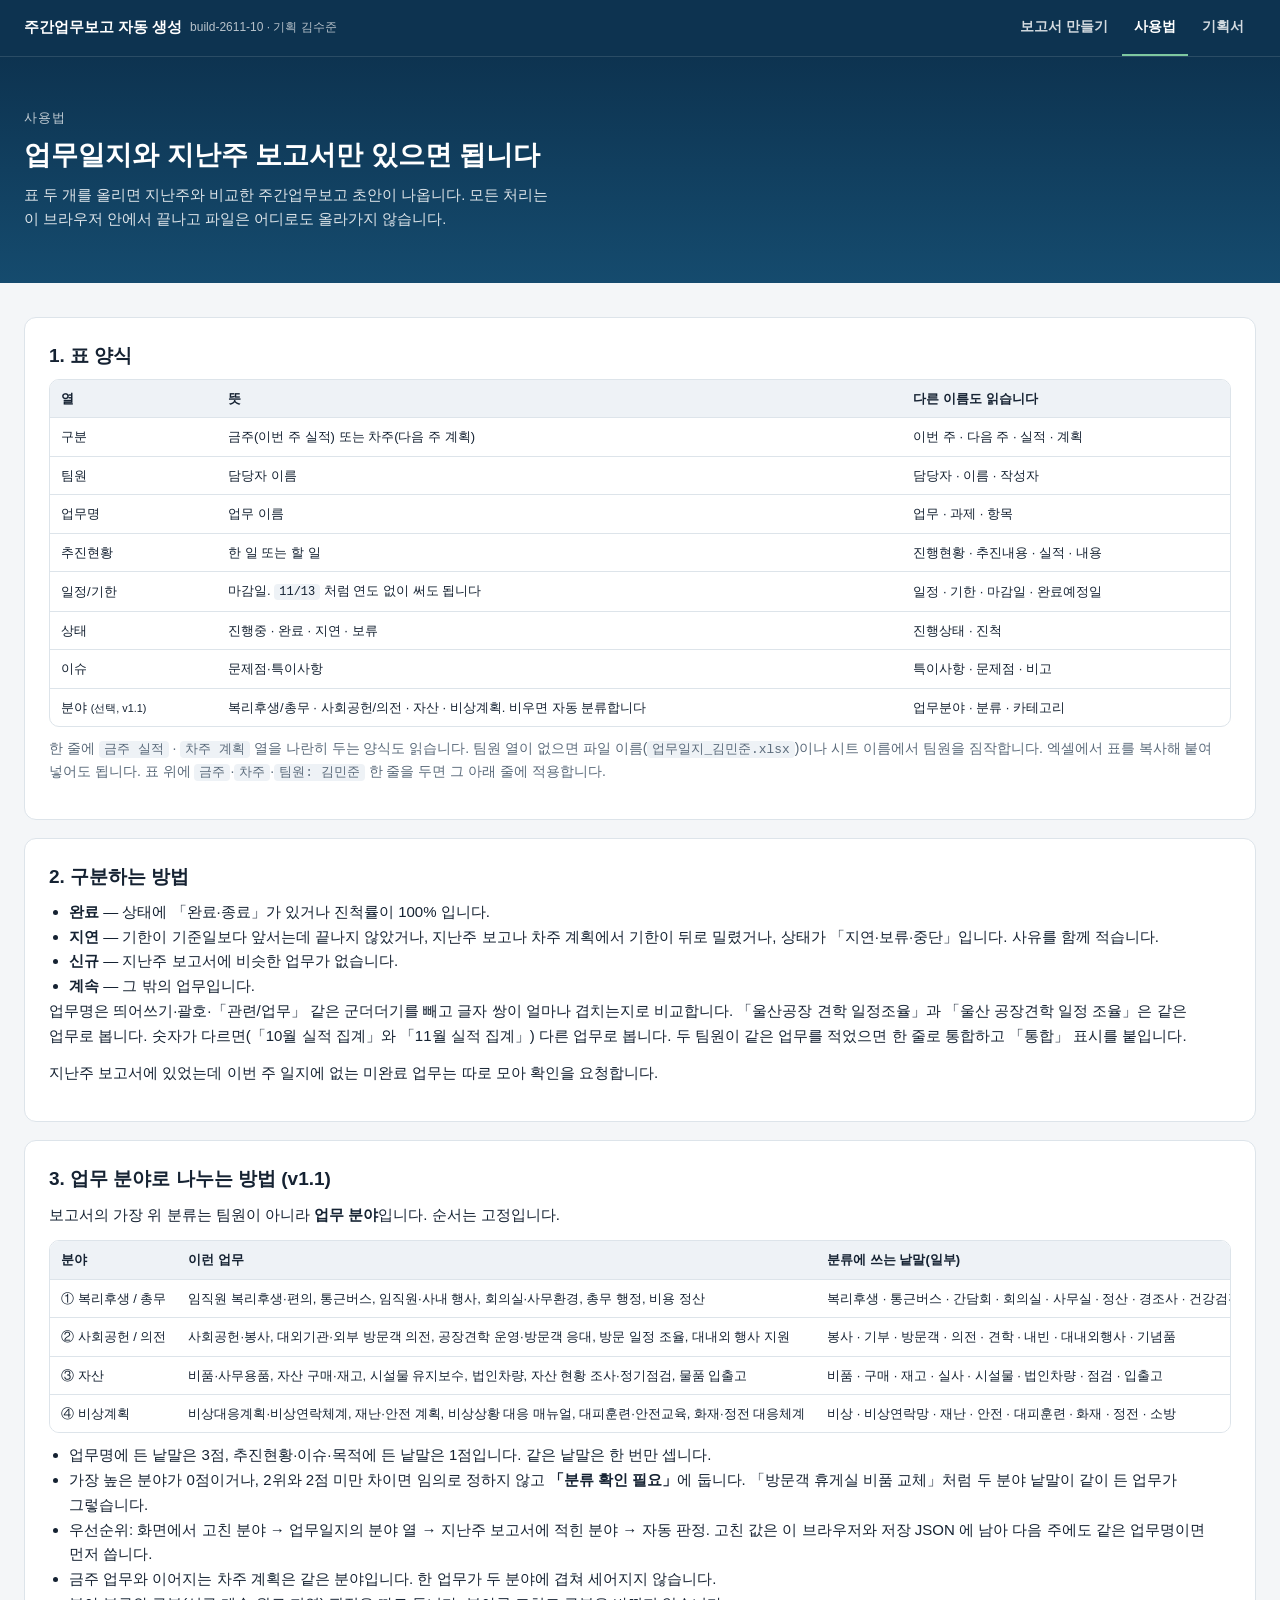
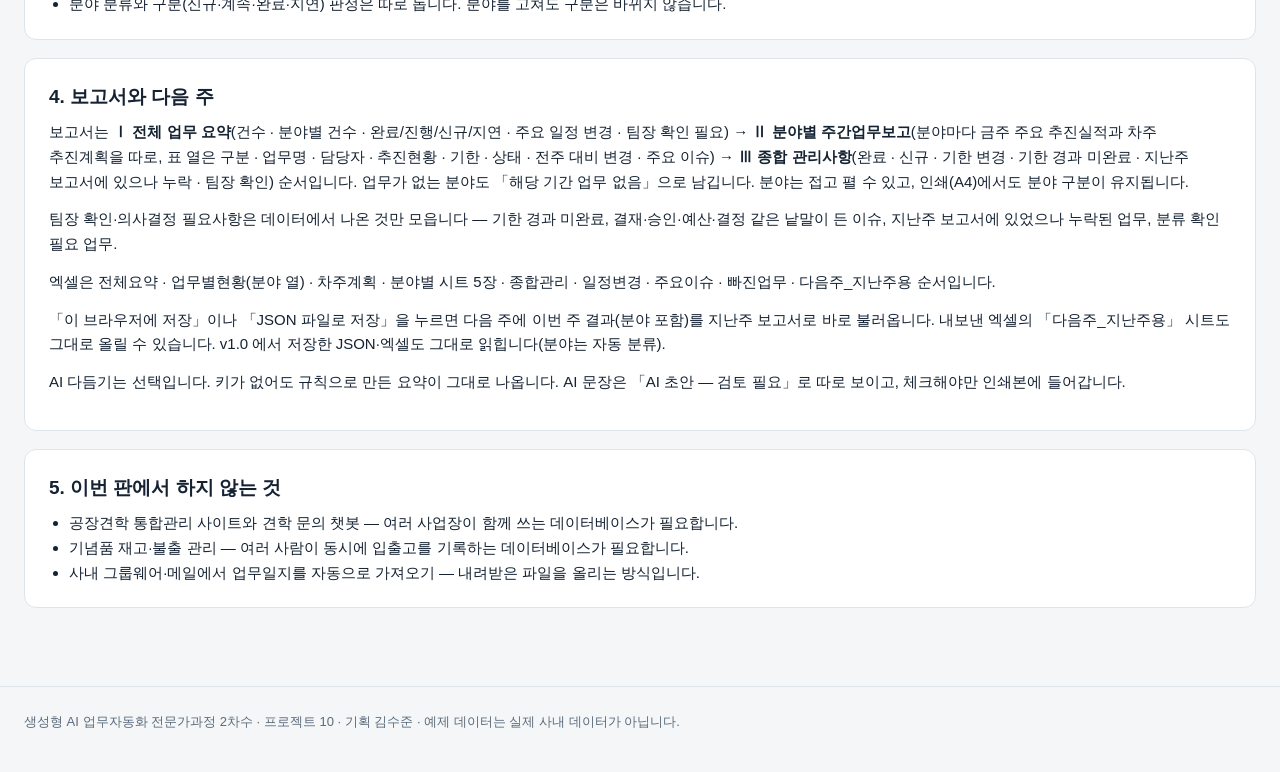
==== guide.html @ 372367b9 "build-2611-10 임시 배포 Co-Authored-By: Claude Opus 5.5 <noreply@anthropic.com>" ====
<!DOCTYPE html>
<html lang="ko">
<head>
<meta charset="UTF-8">
<meta name="viewport" content="width=device-width, initial-scale=1.0">
<title>사용법 — 주간업무보고 자동 생성</title>
<link rel="icon" href="favicon.svg" type="image/svg+xml">
<link rel="stylesheet" href="css/style.css">
<link rel="stylesheet" href="css/app.css">
</head>
<body>
<nav class="topnav" aria-label="주요 메뉴">
  <div class="topnav-inner">
    <a class="topnav-brand" href="index.html">주간업무보고 자동 생성 <small>build-2611-10 · 기획 김수준</small></a>
    <ul class="topnav-links">
      <li><a href="index.html">보고서 만들기</a></li>
      <li><a href="guide.html" class="active" aria-current="page">사용법</a></li>
      <li><a href="plan.html">기획서</a></li>
    </ul>
  </div>
</nav>
<header class="hero"><div class="wrap">
  <div class="eyebrow">사용법</div>
  <h1>업무일지와 지난주 보고서만 있으면 됩니다</h1>
  <p>표 두 개를 올리면 지난주와 비교한 주간업무보고 초안이 나옵니다. 모든 처리는 이 브라우저 안에서 끝나고 파일은 어디로도 올라가지 않습니다.</p>
</div></header>
<main><div class="wrap">
<div class="card">
  <h2 style="margin-top:0">1. 표 양식</h2>
  <div class="tablewrap"><table>
    <thead><tr><th>열</th><th>뜻</th><th>다른 이름도 읽습니다</th></tr></thead>
    <tbody>
      <tr><td>구분</td><td>금주(이번 주 실적) 또는 차주(다음 주 계획)</td><td>이번 주 · 다음 주 · 실적 · 계획</td></tr>
      <tr><td>팀원</td><td>담당자 이름</td><td>담당자 · 이름 · 작성자</td></tr>
      <tr><td>업무명</td><td>업무 이름</td><td>업무 · 과제 · 항목</td></tr>
      <tr><td>추진현황</td><td>한 일 또는 할 일</td><td>진행현황 · 추진내용 · 실적 · 내용</td></tr>
      <tr><td>일정/기한</td><td>마감일. <code>11/13</code> 처럼 연도 없이 써도 됩니다</td><td>일정 · 기한 · 마감일 · 완료예정일</td></tr>
      <tr><td>상태</td><td>진행중 · 완료 · 지연 · 보류</td><td>진행상태 · 진척</td></tr>
      <tr><td>이슈</td><td>문제점·특이사항</td><td>특이사항 · 문제점 · 비고</td></tr>
      <tr><td>분야 <small>(선택, v1.1)</small></td><td>복리후생/총무 · 사회공헌/의전 · 자산 · 비상계획. 비우면 자동 분류합니다</td><td>업무분야 · 분류 · 카테고리</td></tr>
    </tbody>
  </table></div>
  <p class="sub" style="margin-top:10px">한 줄에 <code>금주 실적</code> · <code>차주 계획</code> 열을 나란히 두는 양식도 읽습니다.
  팀원 열이 없으면 파일 이름(<code>업무일지_김민준.xlsx</code>)이나 시트 이름에서 팀원을 짐작합니다.
  엑셀에서 표를 복사해 붙여 넣어도 됩니다. 표 위에 <code>금주</code>·<code>차주</code>·<code>팀원: 김민준</code> 한 줄을 두면 그 아래 줄에 적용합니다.</p>
</div>
<div class="card">
  <h2 style="margin-top:0">2. 구분하는 방법</h2>
  <ul style="margin-left:20px">
    <li><b>완료</b> — 상태에 「완료·종료」가 있거나 진척률이 100% 입니다.</li>
    <li><b>지연</b> — 기한이 기준일보다 앞서는데 끝나지 않았거나, 지난주 보고나 차주 계획에서 기한이 뒤로 밀렸거나, 상태가 「지연·보류·중단」입니다. 사유를 함께 적습니다.</li>
    <li><b>신규</b> — 지난주 보고서에 비슷한 업무가 없습니다.</li>
    <li><b>계속</b> — 그 밖의 업무입니다.</li>
  </ul>
  <p>업무명은 띄어쓰기·괄호·「관련/업무」 같은 군더더기를 빼고 글자 쌍이 얼마나 겹치는지로 비교합니다.
  「울산공장 견학 일정조율」과 「울산 공장견학 일정 조율」은 같은 업무로 봅니다.
  숫자가 다르면(「10월 실적 집계」와 「11월 실적 집계」) 다른 업무로 봅니다.
  두 팀원이 같은 업무를 적었으면 한 줄로 통합하고 「통합」 표시를 붙입니다.</p>
  <p>지난주 보고서에 있었는데 이번 주 일지에 없는 미완료 업무는 따로 모아 확인을 요청합니다.</p>
</div>
<div class="card">
  <h2 style="margin-top:0">3. 업무 분야로 나누는 방법 (v1.1)</h2>
  <p>보고서의 가장 위 분류는 팀원이 아니라 <b>업무 분야</b>입니다. 순서는 고정입니다.</p>
  <div class="tablewrap"><table>
    <thead><tr><th>분야</th><th>이런 업무</th><th>분류에 쓰는 낱말(일부)</th></tr></thead>
    <tbody>
      <tr><td>① 복리후생 / 총무</td><td>임직원 복리후생·편의, 통근버스, 임직원·사내 행사, 회의실·사무환경, 총무 행정, 비용 정산</td><td>복리후생 · 통근버스 · 간담회 · 회의실 · 사무실 · 정산 · 경조사 · 건강검진</td></tr>
      <tr><td>② 사회공헌 / 의전</td><td>사회공헌·봉사, 대외기관·외부 방문객 의전, 공장견학 운영·방문객 응대, 방문 일정 조율, 대내외 행사 지원</td><td>봉사 · 기부 · 방문객 · 의전 · 견학 · 내빈 · 대내외행사 · 기념품</td></tr>
      <tr><td>③ 자산</td><td>비품·사무용품, 자산 구매·재고, 시설물 유지보수, 법인차량, 자산 현황 조사·정기점검, 물품 입출고</td><td>비품 · 구매 · 재고 · 실사 · 시설물 · 법인차량 · 점검 · 입출고</td></tr>
      <tr><td>④ 비상계획</td><td>비상대응계획·비상연락체계, 재난·안전 계획, 비상상황 대응 매뉴얼, 대피훈련·안전교육, 화재·정전 대응체계</td><td>비상 · 비상연락망 · 재난 · 안전 · 대피훈련 · 화재 · 정전 · 소방</td></tr>
    </tbody>
  </table></div>
  <ul style="margin:10px 0 0 20px">
    <li>업무명에 든 낱말은 3점, 추진현황·이슈·목적에 든 낱말은 1점입니다. 같은 낱말은 한 번만 셉니다.</li>
    <li>가장 높은 분야가 0점이거나, 2위와 2점 미만 차이면 임의로 정하지 않고 <b>「분류 확인 필요」</b>에 둡니다. 「방문객 휴게실 비품 교체」처럼 두 분야 낱말이 같이 든 업무가 그렇습니다.</li>
    <li>우선순위: 화면에서 고친 분야 → 업무일지의 분야 열 → 지난주 보고서에 적힌 분야 → 자동 판정. 고친 값은 이 브라우저와 저장 JSON 에 남아 다음 주에도 같은 업무명이면 먼저 씁니다.</li>
    <li>금주 업무와 이어지는 차주 계획은 같은 분야입니다. 한 업무가 두 분야에 겹쳐 세어지지 않습니다.</li>
    <li>분야 분류와 구분(신규·계속·완료·지연) 판정은 따로 돕니다. 분야를 고쳐도 구분은 바뀌지 않습니다.</li>
  </ul>
</div>
<div class="card">
  <h2 style="margin-top:0">4. 보고서와 다음 주</h2>
  <p>보고서는 <b>Ⅰ 전체 업무 요약</b>(건수 · 분야별 건수 · 완료/진행/신규/지연 · 주요 일정 변경 · 팀장 확인 필요) →
  <b>Ⅱ 분야별 주간업무보고</b>(분야마다 금주 주요 추진실적과 차주 추진계획을 따로, 표 열은 구분 · 업무명 · 담당자 · 추진현황 · 기한 · 상태 · 전주 대비 변경 · 주요 이슈) →
  <b>Ⅲ 종합 관리사항</b>(완료 · 신규 · 기한 변경 · 기한 경과 미완료 · 지난주 보고서에 있으나 누락 · 팀장 확인) 순서입니다.
  업무가 없는 분야도 「해당 기간 업무 없음」으로 남깁니다. 분야는 접고 펼 수 있고, 인쇄(A4)에서도 분야 구분이 유지됩니다.</p>
  <p>팀장 확인·의사결정 필요사항은 데이터에서 나온 것만 모읍니다 — 기한 경과 미완료, 결재·승인·예산·결정 같은 낱말이 든 이슈, 지난주 보고서에 있었으나 누락된 업무, 분류 확인 필요 업무.</p>
  <p>엑셀은 전체요약 · 업무별현황(분야 열) · 차주계획 · 분야별 시트 5장 · 종합관리 · 일정변경 · 주요이슈 · 빠진업무 · 다음주_지난주용 순서입니다.</p>
  <p>「이 브라우저에 저장」이나 「JSON 파일로 저장」을 누르면 다음 주에 이번 주 결과(분야 포함)를 지난주 보고서로 바로 불러옵니다.
  내보낸 엑셀의 「다음주_지난주용」 시트도 그대로 올릴 수 있습니다. v1.0 에서 저장한 JSON·엑셀도 그대로 읽힙니다(분야는 자동 분류).</p>
  <p>AI 다듬기는 선택입니다. 키가 없어도 규칙으로 만든 요약이 그대로 나옵니다.
  AI 문장은 「AI 초안 — 검토 필요」로 따로 보이고, 체크해야만 인쇄본에 들어갑니다.</p>
</div>
<div class="card">
  <h2 style="margin-top:0">5. 이번 판에서 하지 않는 것</h2>
  <ul style="margin-left:20px">
    <li>공장견학 통합관리 사이트와 견학 문의 챗봇 — 여러 사업장이 함께 쓰는 데이터베이스가 필요합니다.</li>
    <li>기념품 재고·불출 관리 — 여러 사람이 동시에 입출고를 기록하는 데이터베이스가 필요합니다.</li>
    <li>사내 그룹웨어·메일에서 업무일지를 자동으로 가져오기 — 내려받은 파일을 올리는 방식입니다.</li>
  </ul>
</div>
</div></main>
<footer><div class="wrap">생성형 AI 업무자동화 전문가과정 2차수 · 프로젝트 10 · 기획 김수준 · 예제 데이터는 실제 사내 데이터가 아닙니다.</div></footer>
</body>
</html>
---- css/style.css ----
:root{
  --bg:#f4f6f8; --card:#fff; --ink:#152232; --sub:#5b6b7b; --line:#dde4ea;
  --brand:#154b6e; --brand-deep:#0d3350; --accent:#0b6e99;
  --ok:#0a6045; --warn:#7a4f00; --danger:#c8341f;
  --wrap:1320px; --pad:24px;
}
@media (max-width:640px){ :root{ --pad:16px; } }
*{box-sizing:border-box; margin:0; padding:0;}
html,body{background:var(--bg); color:var(--ink);
  font-family:"Pretendard","Apple SD Gothic Neo","Malgun Gothic",sans-serif;}
body{font-size:15px; line-height:1.65; word-break:keep-all; overflow-wrap:break-word;}

/* 상단 바는 고정 — 표를 아래로 훑는 동안에도 조작부가 보여야 한다.
   sticky 가 아니라 fixed 다: 조상에 overflow 가 걸리면 sticky 는 조용히 죽는다. */
.topnav{position:fixed; top:0; left:0; right:0; z-index:40;
  background:var(--brand-deep); border-bottom:1px solid rgba(255,255,255,.12);}
.topnav-inner{display:flex; align-items:center; justify-content:space-between;
  gap:20px; max-width:var(--wrap); margin:0 auto; padding:0 var(--pad); min-height:56px;}
.topnav-brand{display:flex; align-items:center; min-height:56px; color:#fff;
  font-weight:750; font-size:14.5px; text-decoration:none; white-space:nowrap;}
.topnav-brand small{font-weight:400; opacity:.7; font-size:12px; margin-left:8px;}
.topnav-links{display:flex; align-items:center; gap:2px; list-style:none; margin:0; padding:0;
  overflow-x:auto; scrollbar-width:none;}
.topnav-links::-webkit-scrollbar{display:none;}
.topnav-links a{display:flex; align-items:center; min-height:56px; padding:0 12px;
  color:rgba(255,255,255,.82); text-decoration:none; font-size:13.5px; font-weight:600;
  white-space:nowrap; border-bottom:2px solid transparent;}
.topnav-links a:hover{color:#fff;}
.topnav-links a.active{color:#fff; border-bottom-color:#7ec8a0;}
@media (max-width:860px){
  .topnav-inner{gap:10px; padding:0 14px; min-height:52px;}
  .topnav-brand{min-height:52px; font-size:13.5px;} .topnav-brand small{display:none;}
  .topnav-links a{min-height:52px; padding:0 9px; font-size:13px;}
}

.hero{background:linear-gradient(180deg,var(--brand-deep),var(--brand)); color:#fff;
  padding:52px 0 38px; margin-top:56px;}
@media (max-width:860px){ .hero{margin-top:52px; padding:38px 0 28px;} }
.hero .eyebrow{font-size:12.5px; letter-spacing:.08em; opacity:.75; margin-bottom:9px;}
.hero h1{font-size:27px; line-height:1.3; font-weight:750; margin-bottom:11px;}
.hero p{max-width:66ch; color:rgba(255,255,255,.86); font-size:14.5px;}
main{padding:34px 0 60px;}
.wrap{max-width:var(--wrap); margin:0 auto; padding:0 var(--pad);}

h2{font-size:19px; font-weight:700; margin:32px 0 8px;}
main > .wrap > :first-child{margin-top:0;}
p{margin:0 0 13px;} .sub{color:var(--sub); font-size:14px;}
code{font-family:ui-monospace,SFMono-Regular,Menlo,monospace; font-size:.92em;
  background:#eef2f6; border-radius:4px; padding:1px 5px;}

.card{background:var(--card); border:1px solid var(--line); border-radius:12px;
  padding:22px 24px; margin-bottom:18px;}
.drop{display:block; border:2px dashed #93a7bd; border-radius:12px; background:#fbfdff;
  padding:30px 20px; text-align:center; cursor:pointer; transition:border-color .15s,background .15s;}
.drop:hover,.drop.over{border-color:var(--accent); background:#f0f8fc;}
.drop b{display:block; font-size:15.5px; margin-bottom:5px;}
.drop span{color:var(--sub); font-size:13.5px;}
input[type=file]{display:none;}

.btn{display:inline-flex; align-items:center; justify-content:center; gap:6px;
  min-height:42px; padding:0 18px; border-radius:9px; border:1px solid var(--line);
  background:#fff; color:var(--ink); font-size:14px; font-weight:650; cursor:pointer;}
.btn:hover{border-color:#9fb2c4;}
.btn.primary{background:var(--brand); border-color:var(--brand); color:#fff;}
.btn.primary:hover{background:var(--brand-deep);}
.btn.green{background:var(--ok); border-color:var(--ok); color:#fff;}
.btn:disabled{opacity:.45; cursor:not-allowed;}
.btnrow{display:flex; flex-wrap:wrap; gap:8px; margin-top:14px;}

.note{border-left:4px solid var(--accent); background:#eef6fa; color:#0b3a4f;
  padding:13px 15px; border-radius:8px; font-size:14px; margin:14px 0;}
.warn{border-left:4px solid var(--danger); background:#fdeae7; color:#7a1a0c;
  padding:13px 15px; border-radius:8px; font-size:14px; margin:14px 0;}
.ok{border-left:4px solid var(--ok); background:#e9f6f0; color:#08422a;
  padding:13px 15px; border-radius:8px; font-size:14px; margin:14px 0;}

.tablewrap{overflow-x:auto; border:1px solid var(--line); border-radius:10px; background:#fff; max-height:70vh;}
table{border-collapse:collapse; width:100%; font-size:13px;}
th,td{border-bottom:1px solid var(--line); padding:8px 11px; text-align:left; white-space:nowrap;}
th{background:#eef2f6; font-weight:700; position:sticky; top:0; z-index:1;}
tr:last-child td{border-bottom:0;}
td.num{text-align:right; font-variant-numeric:tabular-nums;}
td.mono{font-family:ui-monospace,SFMono-Regular,Menlo,monospace;}
tr.flag td{background:#fdf3f1;}
/* 계산으로 채운 값은 문서에 적혀 있던 값과 **신뢰도가 다르다.**
   같은 모양으로 두면 사람이 구분하지 못한 채 그대로 믿게 된다. */
td .calc{display:inline-block; margin-left:5px; font-size:10.5px; font-weight:700;
  color:#0b3a4f; background:#dceaf3; border-radius:4px; padding:1px 5px; vertical-align:middle;}
.rev{color:var(--danger); font-weight:650; white-space:normal; min-width:240px;}

.filelist{margin:13px 0 0; padding:0; list-style:none; font-size:13.5px;}
.filelist li{padding:6px 0; border-bottom:1px solid var(--line); color:var(--sub);
  display:flex; justify-content:space-between; gap:10px;}
.filelist li:last-child{border-bottom:0;}
.stats{display:flex; flex-wrap:wrap; gap:10px; margin:14px 0 0;}
.stat{background:#eef2f6; border-radius:9px; padding:9px 14px; font-size:13.5px;}
.stat b{font-size:17px; display:block; font-variant-numeric:tabular-nums;}
footer{border-top:1px solid var(--line); padding:24px 0 40px; color:var(--sub); font-size:13px;}
---- css/app.css ----
/* 이 앱 전용 — 공통 style.css 뒤에 읽는다 */
[hidden]{display:none !important;}
h3{font-size:16px; font-weight:700; margin:24px 0 8px;}
h3 small{font-weight:400; color:var(--sub); font-size:12.5px;}
.pane h3{margin-top:4px;}
.two{display:grid; grid-template-columns:repeat(auto-fit,minmax(min(100%,340px),1fr)); gap:18px; margin-top:8px;}
.grid2{display:grid; grid-template-columns:repeat(auto-fit,minmax(min(100%,380px),1fr)); gap:0 22px;}
.pane{min-width:0;}
textarea{width:100%; margin-top:10px; font:inherit; font-size:13px; padding:9px 10px; border:1px solid var(--line);
  border-radius:9px; background:#fff; resize:vertical; font-family:ui-monospace,SFMono-Regular,Menlo,monospace;}
.ctrl{display:flex; flex-wrap:wrap; align-items:center; gap:10px 14px; margin:6px 0 12px; font-size:14px;}
.ctrl input,.ctrl select,.form input,.form select{font:inherit; font-size:14px; padding:6px 8px; border:1px solid var(--line); border-radius:7px; background:#fff; max-width:100%;}
.filelist li .x{border:0; background:none; color:var(--danger); cursor:pointer; font-size:12.5px; text-decoration:underline; flex:none;}
.filelist li span{min-width:0;}

/* 구분 — 색만으로 구분하지 않도록 글자를 함께 쓴다 */
.cat{display:inline-block; font-size:12px; font-weight:700; border-radius:5px; padding:1px 8px; white-space:nowrap;}
.cat-delayed{background:#fbe1dc; color:#8a1d10;} .cat-new{background:#dcecf6; color:#0b3a4f;}
.cat-ongoing{background:#eef2f6; color:#33475b;} .cat-done{background:#dff1e7; color:#08422a;}
.chip{display:inline-flex; align-items:center; gap:6px; border:1px solid var(--line); background:#fff; border-radius:999px;
  padding:4px 12px; font-size:13px; cursor:pointer; font-weight:600; color:var(--ink);}
.chip.on{border-color:var(--brand); background:#e6eef4;}
.calc-b,td .calc{display:inline-block; font-size:10.5px; font-weight:700; color:#0b3a4f; background:#dceaf3; border-radius:4px; padding:1px 5px; vertical-align:middle;}
td .calc{margin-left:5px;}
td.wrap{white-space:normal; min-width:200px; max-width:420px;}
td .why{display:block; color:var(--danger); font-size:12.5px; margin-top:3px;}
td .was{display:block; color:var(--sub); font-size:12px; margin-top:3px;}
td .iss{display:block; color:#7a4f00; font-size:12.5px; margin-top:3px;}
.mini{list-style:none; margin:0; padding:0; font-size:14px;}
.mini li{padding:7px 0; border-bottom:1px solid var(--line);}
.mini li:last-child{border-bottom:0;}
.mini small{color:var(--sub);}
.stat.s-delayed{background:#fbe1dc;} .stat.s-new{background:#dcecf6;} .stat.s-done{background:#dff1e7;}

.draftbox{border:1px solid var(--line); border-radius:10px; padding:16px 18px; background:#fbfdff;}
.draftbox h4{font-size:15px; margin:0 0 8px;}
.draftbox ul{margin:0 0 0 18px;}
.draftbox li{margin:4px 0;}
.ai{margin:16px 0; border:1px solid #d9cdf0; border-radius:10px; padding:12px 16px; background:#faf7ff;}
.ai summary{cursor:pointer; font-weight:700; color:#4a2e86;}
.ai .sub{margin-top:8px;}
.ai-draft{border-left:4px solid #7a5bb8; background:#f3edfc; border-radius:8px; padding:12px 14px; margin-top:12px; font-size:14px;}
.ai-draft .tag{display:inline-block; font-size:11.5px; font-weight:700; background:#7a5bb8; color:#fff; border-radius:4px; padding:1px 7px; margin-bottom:6px;}
.ai-draft ul{margin:4px 0 0 18px;}
.form{display:grid; grid-template-columns:repeat(auto-fill,minmax(min(100%,220px),1fr)); gap:10px 12px; align-items:end; margin:12px 0;}
.form label{display:flex; flex-direction:column; gap:4px; font-size:13px; color:var(--sub);}
.form label.chk{flex-direction:row; align-items:center; gap:6px;}
.form label.wide{grid-column:1/-1;}
.stat.s-unsure{background:#fbe1dc;}
.btn.small{min-height:32px; padding:0 12px; font-size:13px;}

/* ---------- 팀장 보고서 (v1.1) — 공식 업무보고서에 어울리는 차분한 모양 ---------- */
.report .rep-head{margin:18px 0 4px; padding:10px 14px; border:1px solid var(--line); border-left:4px solid var(--brand); background:#fbfdff; border-radius:8px;}
.report .rep-head h3{margin:0; font-size:16px;}
.report h3.rep-h{font-size:17px; margin:26px 0 8px; padding-bottom:6px; border-bottom:2px solid var(--brand); color:var(--brand-deep);}
.report h4{font-size:14px; font-weight:700; margin:12px 0 6px;}
.sumgrid{display:grid; grid-template-columns:repeat(auto-fit,minmax(min(100%,130px),1fr)); gap:8px; margin:6px 0 12px;}
.sum{border:1px solid var(--line); border-radius:9px; padding:9px 12px; background:#f8fafc; font-size:13px; color:var(--sub);}
.sum b{display:block; font-size:20px; color:var(--ink); font-variant-numeric:tabular-nums; line-height:1.2;}
.sum small{display:block; font-size:11.5px;}
.sum.s-done{background:#e9f6f0;} .sum.s-delayed{background:#fbe1dc;} .sum.s-dec{background:#fff4df;}
table.fcount td,table.fcount th{white-space:nowrap;}
table.fcount td:not(:first-child),table.fcount th:not(:first-child){text-align:right; font-variant-numeric:tabular-nums;}
table.fcount tr.unsure td{color:#8a1d10;} table.fcount tr.empty td{color:var(--sub);}
table.fcount tr.total td{font-weight:700; background:#f4f6f8;} table.fcount td.hot{color:var(--danger); font-weight:700;}
table.fcount a{color:inherit; text-decoration:none; border-bottom:1px dotted #9fb2c4;}
.lines{margin:0 0 0 18px; font-size:14px;} .lines li{margin:3px 0;}
.ai-tag{display:inline-block; font-size:11px; font-weight:700; background:#7a5bb8; color:#fff; border-radius:4px; padding:1px 7px; vertical-align:middle;}
.boxes{margin-top:6px;} .grid3{display:grid; grid-template-columns:repeat(auto-fill,minmax(min(100%,300px),1fr)); gap:10px;}
.box{border:1px solid var(--line); border-radius:9px; padding:10px 14px; background:#fff; min-width:0; margin-bottom:10px;}
.box h4{margin:0 0 6px;}
.box.box-hot{border-color:#efc3bb; background:#fffaf9;} .box.box-dec{border-color:#ecd39b; background:#fffcf4;}
.none{color:var(--sub); font-size:13.5px; margin:4px 0 8px;}
.kind{display:inline-block; font-size:11px; font-weight:700; border-radius:4px; padding:1px 6px; margin-right:6px; background:#eef2f6; color:#33475b; vertical-align:middle;}
.kind.k-overdue{background:#fbe1dc; color:#8a1d10;} .kind.k-decision{background:#fff1cf; color:#6b4a00;} .kind.k-gone{background:#fbe1dc; color:#8a1d10;} .kind.k-unsure{background:#efe7fb; color:#4a2e86;}

details.field{border:1px solid var(--line); border-radius:10px; margin:10px 0; background:#fff; overflow:hidden;}
details.field summary{list-style:none; cursor:pointer; display:flex; flex-wrap:wrap; align-items:center; gap:6px 12px;
  padding:11px 16px; background:#eef2f6; border-left:5px solid var(--brand); font-size:15px; font-weight:700; color:var(--brand-deep);}
details.field summary::-webkit-details-marker{display:none;}
details.field .fno{font-variant-numeric:tabular-nums;} details.field .fname{flex:1 1 auto; min-width:0;}
details.field .fcounts{font-size:13px; font-weight:500; color:var(--sub);} details.field .fcounts b{color:var(--ink);} details.field .fcounts b.hot{color:var(--danger);}
details.field .tog{width:10px; height:10px; border-right:2px solid var(--brand-deep); border-bottom:2px solid var(--brand-deep); transform:rotate(45deg); margin:0 4px 4px 0; transition:transform .15s;}
details.field[open] .tog{transform:rotate(-135deg); margin:4px 4px 0 0;}
details.field.unsure summary{border-left-color:var(--danger); background:#fdf0ee; color:#7a1a0c;}
details.field.empty summary{color:var(--sub); border-left-color:#9fb2c4;}
details.field .fbody{padding:6px 16px 14px;}
h4.wk{display:inline-block; font-size:13.5px; margin:12px 0 6px; padding:3px 11px; border-radius:6px; border-left:4px solid;}
h4.wk small{font-weight:400; color:var(--sub); margin-left:6px;}
.wk-this{background:#eef2f6; border-color:var(--brand); color:var(--brand-deep);} .wk-next{background:#e9f1ea; border-color:#2f7d4f; color:#1f5a38;}
.wk-b{display:inline-block; font-size:12px; font-weight:700; padding:1px 8px; border-radius:5px; border-left:3px solid;}
table.ft{font-size:13px;} table.ft th{font-size:12.5px;}
table.ft-next tbody{background:#fbfdfb;}
table.ft tr.c-delayed td{background:#fff6f4;} table.ft tr.overdue td.due{color:var(--danger); font-weight:700;}
table.ft tr.overdue td:first-child{box-shadow:inset 4px 0 0 var(--danger);}
table.ft tr.soon td.due{font-weight:700;}
td.overdue{color:var(--danger); font-weight:700;}
td.delta{max-width:260px; font-size:12.5px; color:var(--sub);}
.fsel-row{margin-top:5px;} .fsel{font:inherit; font-size:12px; padding:2px 4px; border:1px solid var(--line); border-radius:6px; background:#fff; color:var(--sub); max-width:100%;}
.fsel:focus{outline:2px solid var(--accent); color:var(--ink);}
.fb{display:inline-block; font-size:12px; font-weight:700; border-radius:5px; padding:1px 7px; white-space:nowrap; background:#eef2f6; color:#33475b;}
.fb-welfare{background:#e3ecf5; color:#1e3f5e;} .fb-social{background:#e6f0e8; color:#1f5a38;} .fb-asset{background:#f1ecdf; color:#5b4600;} .fb-emergency{background:#f7e3e0; color:#7a1a0c;}
.fb-unsure{background:#efe7fb; color:#4a2e86; border:1px dashed #b39ddb;}
td.fcell .calc{display:block; margin:3px 0 0;}
@media (max-width:640px){ .card{padding:18px 16px;} .drop{padding:22px 14px;} details.field summary{padding:10px 12px; font-size:14px;} details.field .fbody{padding:4px 10px 12px;} }
@media print{ .topnav,.hero,footer,#s-data,#s-out,.btnrow,.ctrl{display:none !important;} .card{border:0; padding:0;} details.field{break-inside:auto;} }
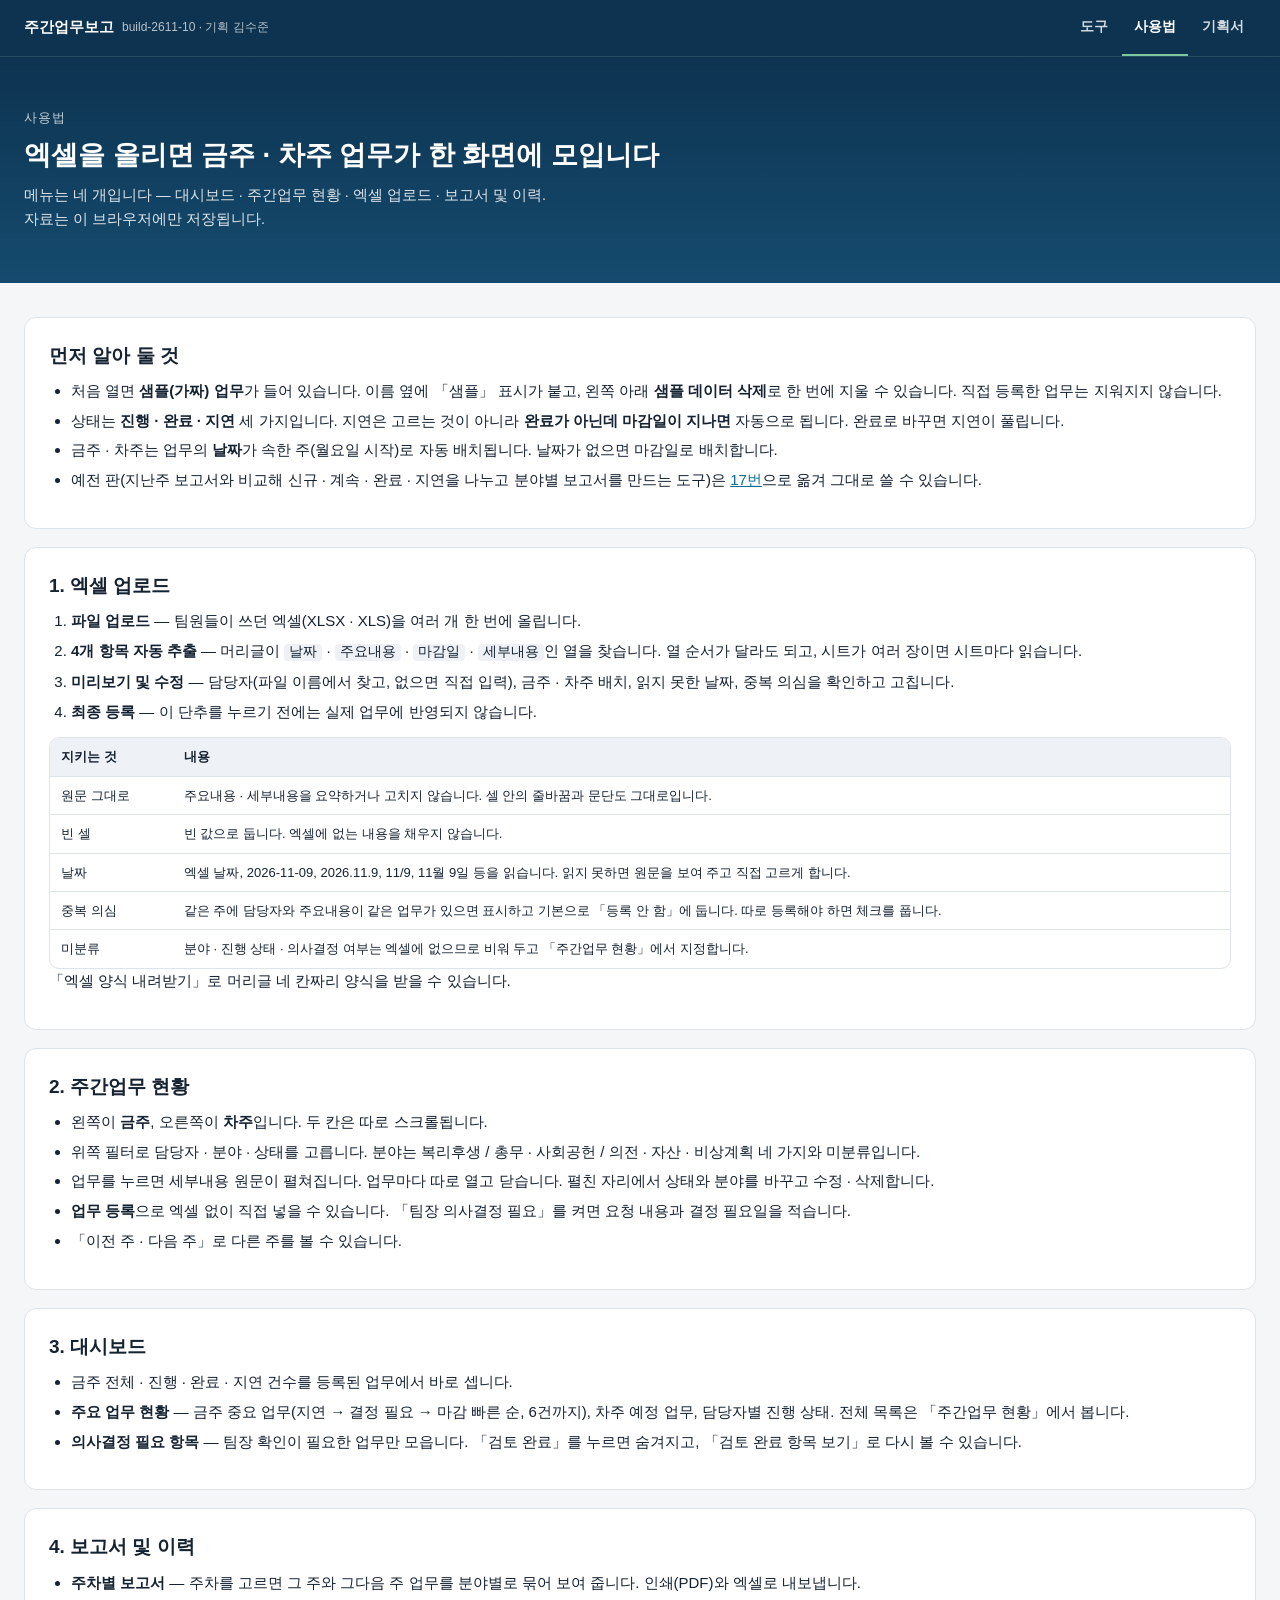
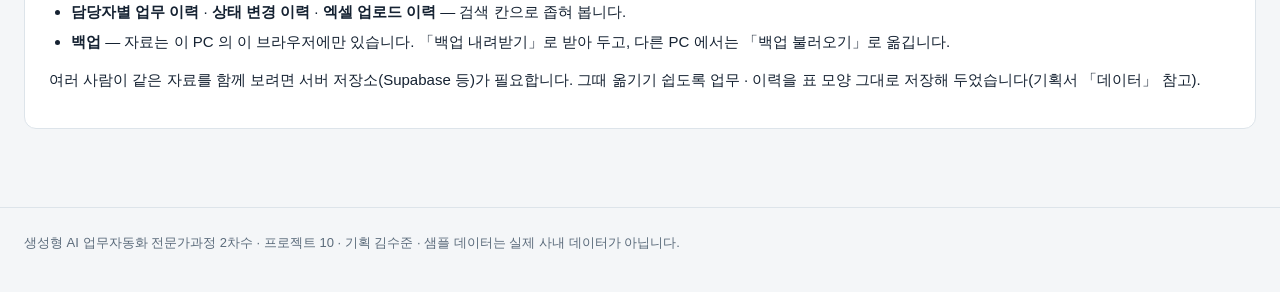
==== commit c4004e18: "v2.0: 심플형 주간업무보고(메뉴 4개) — v1.1 은 build-2611-17 로 옮김 Co-Authored-By: Claude Fable 5.2 <noreply@anthro" ====
--- a/guide.html
+++ b/guide.html
@@ -3,7 +3,7 @@
 <head>
 <meta charset="UTF-8">
 <meta name="viewport" content="width=device-width, initial-scale=1.0">
-<title>사용법 — 주간업무보고 자동 생성</title>
+<title>사용법 — 주간업무보고</title>
 <link rel="icon" href="favicon.svg" type="image/svg+xml">
 <link rel="stylesheet" href="css/style.css">
 <link rel="stylesheet" href="css/app.css">
@@ -11,9 +11,9 @@
 <body>
 <nav class="topnav" aria-label="주요 메뉴">
   <div class="topnav-inner">
-    <a class="topnav-brand" href="index.html">주간업무보고 자동 생성 <small>build-2611-10 · 기획 김수준</small></a>
+    <a class="topnav-brand" href="index.html">주간업무보고 <small>build-2611-10 · 기획 김수준</small></a>
     <ul class="topnav-links">
-      <li><a href="index.html">보고서 만들기</a></li>
+      <li><a href="index.html">도구</a></li>
       <li><a href="guide.html" class="active" aria-current="page">사용법</a></li>
       <li><a href="plan.html">기획서</a></li>
     </ul>
@@ -21,85 +21,72 @@
 </nav>
 <header class="hero"><div class="wrap">
   <div class="eyebrow">사용법</div>
-  <h1>업무일지와 지난주 보고서만 있으면 됩니다</h1>
-  <p>표 두 개를 올리면 지난주와 비교한 주간업무보고 초안이 나옵니다. 모든 처리는 이 브라우저 안에서 끝나고 파일은 어디로도 올라가지 않습니다.</p>
+  <h1>엑셀을 올리면 금주 · 차주 업무가 한 화면에 모입니다</h1>
+  <p>메뉴는 네 개입니다 — 대시보드 · 주간업무 현황 · 엑셀 업로드 · 보고서 및 이력. 자료는 이 브라우저에만 저장됩니다.</p>
 </div></header>
-<main><div class="wrap">
+<main><div class="wrap doc">
+
 <div class="card">
-  <h2 style="margin-top:0">1. 표 양식</h2>
-  <div class="tablewrap"><table>
-    <thead><tr><th>열</th><th>뜻</th><th>다른 이름도 읽습니다</th></tr></thead>
-    <tbody>
-      <tr><td>구분</td><td>금주(이번 주 실적) 또는 차주(다음 주 계획)</td><td>이번 주 · 다음 주 · 실적 · 계획</td></tr>
-      <tr><td>팀원</td><td>담당자 이름</td><td>담당자 · 이름 · 작성자</td></tr>
-      <tr><td>업무명</td><td>업무 이름</td><td>업무 · 과제 · 항목</td></tr>
-      <tr><td>추진현황</td><td>한 일 또는 할 일</td><td>진행현황 · 추진내용 · 실적 · 내용</td></tr>
-      <tr><td>일정/기한</td><td>마감일. <code>11/13</code> 처럼 연도 없이 써도 됩니다</td><td>일정 · 기한 · 마감일 · 완료예정일</td></tr>
-      <tr><td>상태</td><td>진행중 · 완료 · 지연 · 보류</td><td>진행상태 · 진척</td></tr>
-      <tr><td>이슈</td><td>문제점·특이사항</td><td>특이사항 · 문제점 · 비고</td></tr>
-      <tr><td>분야 <small>(선택, v1.1)</small></td><td>복리후생/총무 · 사회공헌/의전 · 자산 · 비상계획. 비우면 자동 분류합니다</td><td>업무분야 · 분류 · 카테고리</td></tr>
-    </tbody>
-  </table></div>
-  <p class="sub" style="margin-top:10px">한 줄에 <code>금주 실적</code> · <code>차주 계획</code> 열을 나란히 두는 양식도 읽습니다.
-  팀원 열이 없으면 파일 이름(<code>업무일지_김민준.xlsx</code>)이나 시트 이름에서 팀원을 짐작합니다.
-  엑셀에서 표를 복사해 붙여 넣어도 됩니다. 표 위에 <code>금주</code>·<code>차주</code>·<code>팀원: 김민준</code> 한 줄을 두면 그 아래 줄에 적용합니다.</p>
-</div>
-<div class="card">
-  <h2 style="margin-top:0">2. 구분하는 방법</h2>
-  <ul style="margin-left:20px">
-    <li><b>완료</b> — 상태에 「완료·종료」가 있거나 진척률이 100% 입니다.</li>
-    <li><b>지연</b> — 기한이 기준일보다 앞서는데 끝나지 않았거나, 지난주 보고나 차주 계획에서 기한이 뒤로 밀렸거나, 상태가 「지연·보류·중단」입니다. 사유를 함께 적습니다.</li>
-    <li><b>신규</b> — 지난주 보고서에 비슷한 업무가 없습니다.</li>
-    <li><b>계속</b> — 그 밖의 업무입니다.</li>
-  </ul>
-  <p>업무명은 띄어쓰기·괄호·「관련/업무」 같은 군더더기를 빼고 글자 쌍이 얼마나 겹치는지로 비교합니다.
-  「울산공장 견학 일정조율」과 「울산 공장견학 일정 조율」은 같은 업무로 봅니다.
-  숫자가 다르면(「10월 실적 집계」와 「11월 실적 집계」) 다른 업무로 봅니다.
-  두 팀원이 같은 업무를 적었으면 한 줄로 통합하고 「통합」 표시를 붙입니다.</p>
-  <p>지난주 보고서에 있었는데 이번 주 일지에 없는 미완료 업무는 따로 모아 확인을 요청합니다.</p>
-</div>
-<div class="card">
-  <h2 style="margin-top:0">3. 업무 분야로 나누는 방법 (v1.1)</h2>
-  <p>보고서의 가장 위 분류는 팀원이 아니라 <b>업무 분야</b>입니다. 순서는 고정입니다.</p>
-  <div class="tablewrap"><table>
-    <thead><tr><th>분야</th><th>이런 업무</th><th>분류에 쓰는 낱말(일부)</th></tr></thead>
-    <tbody>
-      <tr><td>① 복리후생 / 총무</td><td>임직원 복리후생·편의, 통근버스, 임직원·사내 행사, 회의실·사무환경, 총무 행정, 비용 정산</td><td>복리후생 · 통근버스 · 간담회 · 회의실 · 사무실 · 정산 · 경조사 · 건강검진</td></tr>
-      <tr><td>② 사회공헌 / 의전</td><td>사회공헌·봉사, 대외기관·외부 방문객 의전, 공장견학 운영·방문객 응대, 방문 일정 조율, 대내외 행사 지원</td><td>봉사 · 기부 · 방문객 · 의전 · 견학 · 내빈 · 대내외행사 · 기념품</td></tr>
-      <tr><td>③ 자산</td><td>비품·사무용품, 자산 구매·재고, 시설물 유지보수, 법인차량, 자산 현황 조사·정기점검, 물품 입출고</td><td>비품 · 구매 · 재고 · 실사 · 시설물 · 법인차량 · 점검 · 입출고</td></tr>
-      <tr><td>④ 비상계획</td><td>비상대응계획·비상연락체계, 재난·안전 계획, 비상상황 대응 매뉴얼, 대피훈련·안전교육, 화재·정전 대응체계</td><td>비상 · 비상연락망 · 재난 · 안전 · 대피훈련 · 화재 · 정전 · 소방</td></tr>
-    </tbody>
-  </table></div>
-  <ul style="margin:10px 0 0 20px">
-    <li>업무명에 든 낱말은 3점, 추진현황·이슈·목적에 든 낱말은 1점입니다. 같은 낱말은 한 번만 셉니다.</li>
-    <li>가장 높은 분야가 0점이거나, 2위와 2점 미만 차이면 임의로 정하지 않고 <b>「분류 확인 필요」</b>에 둡니다. 「방문객 휴게실 비품 교체」처럼 두 분야 낱말이 같이 든 업무가 그렇습니다.</li>
-    <li>우선순위: 화면에서 고친 분야 → 업무일지의 분야 열 → 지난주 보고서에 적힌 분야 → 자동 판정. 고친 값은 이 브라우저와 저장 JSON 에 남아 다음 주에도 같은 업무명이면 먼저 씁니다.</li>
-    <li>금주 업무와 이어지는 차주 계획은 같은 분야입니다. 한 업무가 두 분야에 겹쳐 세어지지 않습니다.</li>
-    <li>분야 분류와 구분(신규·계속·완료·지연) 판정은 따로 돕니다. 분야를 고쳐도 구분은 바뀌지 않습니다.</li>
+  <h2 style="margin-top:0">먼저 알아 둘 것</h2>
+  <ul>
+    <li>처음 열면 <b>샘플(가짜) 업무</b>가 들어 있습니다. 이름 옆에 「샘플」 표시가 붙고, 왼쪽 아래 <b>샘플 데이터 삭제</b>로 한 번에 지울 수 있습니다. 직접 등록한 업무는 지워지지 않습니다.</li>
+    <li>상태는 <b>진행 · 완료 · 지연</b> 세 가지입니다. 지연은 고르는 것이 아니라 <b>완료가 아닌데 마감일이 지나면</b> 자동으로 됩니다. 완료로 바꾸면 지연이 풀립니다.</li>
+    <li>금주 · 차주는 업무의 <b>날짜</b>가 속한 주(월요일 시작)로 자동 배치됩니다. 날짜가 없으면 마감일로 배치합니다.</li>
+    <li>예전 판(지난주 보고서와 비교해 신규 · 계속 · 완료 · 지연을 나누고 분야별 보고서를 만드는 도구)은 <a href="https://build-2611-17.jobability.co.kr/">17번</a>으로 옮겨 그대로 쓸 수 있습니다.</li>
   </ul>
 </div>
+
 <div class="card">
-  <h2 style="margin-top:0">4. 보고서와 다음 주</h2>
-  <p>보고서는 <b>Ⅰ 전체 업무 요약</b>(건수 · 분야별 건수 · 완료/진행/신규/지연 · 주요 일정 변경 · 팀장 확인 필요) →
-  <b>Ⅱ 분야별 주간업무보고</b>(분야마다 금주 주요 추진실적과 차주 추진계획을 따로, 표 열은 구분 · 업무명 · 담당자 · 추진현황 · 기한 · 상태 · 전주 대비 변경 · 주요 이슈) →
-  <b>Ⅲ 종합 관리사항</b>(완료 · 신규 · 기한 변경 · 기한 경과 미완료 · 지난주 보고서에 있으나 누락 · 팀장 확인) 순서입니다.
-  업무가 없는 분야도 「해당 기간 업무 없음」으로 남깁니다. 분야는 접고 펼 수 있고, 인쇄(A4)에서도 분야 구분이 유지됩니다.</p>
-  <p>팀장 확인·의사결정 필요사항은 데이터에서 나온 것만 모읍니다 — 기한 경과 미완료, 결재·승인·예산·결정 같은 낱말이 든 이슈, 지난주 보고서에 있었으나 누락된 업무, 분류 확인 필요 업무.</p>
-  <p>엑셀은 전체요약 · 업무별현황(분야 열) · 차주계획 · 분야별 시트 5장 · 종합관리 · 일정변경 · 주요이슈 · 빠진업무 · 다음주_지난주용 순서입니다.</p>
-  <p>「이 브라우저에 저장」이나 「JSON 파일로 저장」을 누르면 다음 주에 이번 주 결과(분야 포함)를 지난주 보고서로 바로 불러옵니다.
-  내보낸 엑셀의 「다음주_지난주용」 시트도 그대로 올릴 수 있습니다. v1.0 에서 저장한 JSON·엑셀도 그대로 읽힙니다(분야는 자동 분류).</p>
-  <p>AI 다듬기는 선택입니다. 키가 없어도 규칙으로 만든 요약이 그대로 나옵니다.
-  AI 문장은 「AI 초안 — 검토 필요」로 따로 보이고, 체크해야만 인쇄본에 들어갑니다.</p>
+  <h2 style="margin-top:0">1. 엑셀 업로드</h2>
+  <ol>
+    <li><b>파일 업로드</b> — 팀원들이 쓰던 엑셀(XLSX · XLS)을 여러 개 한 번에 올립니다.</li>
+    <li><b>4개 항목 자동 추출</b> — 머리글이 <code>날짜</code> · <code>주요내용</code> · <code>마감일</code> · <code>세부내용</code>인 열을 찾습니다. 열 순서가 달라도 되고, 시트가 여러 장이면 시트마다 읽습니다.</li>
+    <li><b>미리보기 및 수정</b> — 담당자(파일 이름에서 찾고, 없으면 직접 입력), 금주 · 차주 배치, 읽지 못한 날짜, 중복 의심을 확인하고 고칩니다.</li>
+    <li><b>최종 등록</b> — 이 단추를 누르기 전에는 실제 업무에 반영되지 않습니다.</li>
+  </ol>
+  <div class="tablewrap"><table>
+    <thead><tr><th>지키는 것</th><th>내용</th></tr></thead>
+    <tbody>
+      <tr><td>원문 그대로</td><td>주요내용 · 세부내용을 요약하거나 고치지 않습니다. 셀 안의 줄바꿈과 문단도 그대로입니다.</td></tr>
+      <tr><td>빈 셀</td><td>빈 값으로 둡니다. 엑셀에 없는 내용을 채우지 않습니다.</td></tr>
+      <tr><td>날짜</td><td>엑셀 날짜, 2026-11-09, 2026.11.9, 11/9, 11월 9일 등을 읽습니다. 읽지 못하면 원문을 보여 주고 직접 고르게 합니다.</td></tr>
+      <tr><td>중복 의심</td><td>같은 주에 담당자와 주요내용이 같은 업무가 있으면 표시하고 기본으로 「등록 안 함」에 둡니다. 따로 등록해야 하면 체크를 풉니다.</td></tr>
+      <tr><td>미분류</td><td>분야 · 진행 상태 · 의사결정 여부는 엑셀에 없으므로 비워 두고 「주간업무 현황」에서 지정합니다.</td></tr>
+    </tbody></table></div>
+  <p>「엑셀 양식 내려받기」로 머리글 네 칸짜리 양식을 받을 수 있습니다.</p>
 </div>
+
 <div class="card">
-  <h2 style="margin-top:0">5. 이번 판에서 하지 않는 것</h2>
-  <ul style="margin-left:20px">
-    <li>공장견학 통합관리 사이트와 견학 문의 챗봇 — 여러 사업장이 함께 쓰는 데이터베이스가 필요합니다.</li>
-    <li>기념품 재고·불출 관리 — 여러 사람이 동시에 입출고를 기록하는 데이터베이스가 필요합니다.</li>
-    <li>사내 그룹웨어·메일에서 업무일지를 자동으로 가져오기 — 내려받은 파일을 올리는 방식입니다.</li>
+  <h2 style="margin-top:0">2. 주간업무 현황</h2>
+  <ul>
+    <li>왼쪽이 <b>금주</b>, 오른쪽이 <b>차주</b>입니다. 두 칸은 따로 스크롤됩니다.</li>
+    <li>위쪽 필터로 담당자 · 분야 · 상태를 고릅니다. 분야는 복리후생 / 총무 · 사회공헌 / 의전 · 자산 · 비상계획 네 가지와 미분류입니다.</li>
+    <li>업무를 누르면 세부내용 원문이 펼쳐집니다. 업무마다 따로 열고 닫습니다. 펼친 자리에서 상태와 분야를 바꾸고 수정 · 삭제합니다.</li>
+    <li><b>업무 등록</b>으로 엑셀 없이 직접 넣을 수 있습니다. 「팀장 의사결정 필요」를 켜면 요청 내용과 결정 필요일을 적습니다.</li>
+    <li>「이전 주 · 다음 주」로 다른 주를 볼 수 있습니다.</li>
   </ul>
 </div>
+
+<div class="card">
+  <h2 style="margin-top:0">3. 대시보드</h2>
+  <ul>
+    <li>금주 전체 · 진행 · 완료 · 지연 건수를 등록된 업무에서 바로 셉니다.</li>
+    <li><b>주요 업무 현황</b> — 금주 중요 업무(지연 → 결정 필요 → 마감 빠른 순, 6건까지), 차주 예정 업무, 담당자별 진행 상태. 전체 목록은 「주간업무 현황」에서 봅니다.</li>
+    <li><b>의사결정 필요 항목</b> — 팀장 확인이 필요한 업무만 모읍니다. 「검토 완료」를 누르면 숨겨지고, 「검토 완료 항목 보기」로 다시 볼 수 있습니다.</li>
+  </ul>
+</div>
+
+<div class="card">
+  <h2 style="margin-top:0">4. 보고서 및 이력</h2>
+  <ul>
+    <li><b>주차별 보고서</b> — 주차를 고르면 그 주와 그다음 주 업무를 분야별로 묶어 보여 줍니다. 인쇄(PDF)와 엑셀로 내보냅니다.</li>
+    <li><b>담당자별 업무 이력</b> · <b>상태 변경 이력</b> · <b>엑셀 업로드 이력</b> — 검색 칸으로 좁혀 봅니다.</li>
+    <li><b>백업</b> — 자료는 이 PC 의 이 브라우저에만 있습니다. 「백업 내려받기」로 받아 두고, 다른 PC 에서는 「백업 불러오기」로 옮깁니다.</li>
+  </ul>
+  <p>여러 사람이 같은 자료를 함께 보려면 서버 저장소(Supabase 등)가 필요합니다. 그때 옮기기 쉽도록 업무 · 이력을 표 모양 그대로 저장해 두었습니다(기획서 「데이터」 참고).</p>
+</div>
+
 </div></main>
-<footer><div class="wrap">생성형 AI 업무자동화 전문가과정 2차수 · 프로젝트 10 · 기획 김수준 · 예제 데이터는 실제 사내 데이터가 아닙니다.</div></footer>
+<footer><div class="wrap">생성형 AI 업무자동화 전문가과정 2차수 · 프로젝트 10 · 기획 김수준 · 샘플 데이터는 실제 사내 데이터가 아닙니다.</div></footer>
 </body>
 </html>
--- a/css/app.css
+++ b/css/app.css
@@ -1,106 +1,6 @@
-/* 이 앱 전용 — 공통 style.css 뒤에 읽는다 */
+/* 사용법 · 기획서 페이지용(도구 화면은 css/weekly.css) */
 [hidden]{display:none !important;}
 h3{font-size:16px; font-weight:700; margin:24px 0 8px;}
-h3 small{font-weight:400; color:var(--sub); font-size:12.5px;}
-.pane h3{margin-top:4px;}
-.two{display:grid; grid-template-columns:repeat(auto-fit,minmax(min(100%,340px),1fr)); gap:18px; margin-top:8px;}
-.grid2{display:grid; grid-template-columns:repeat(auto-fit,minmax(min(100%,380px),1fr)); gap:0 22px;}
-.pane{min-width:0;}
-textarea{width:100%; margin-top:10px; font:inherit; font-size:13px; padding:9px 10px; border:1px solid var(--line);
-  border-radius:9px; background:#fff; resize:vertical; font-family:ui-monospace,SFMono-Regular,Menlo,monospace;}
-.ctrl{display:flex; flex-wrap:wrap; align-items:center; gap:10px 14px; margin:6px 0 12px; font-size:14px;}
-.ctrl input,.ctrl select,.form input,.form select{font:inherit; font-size:14px; padding:6px 8px; border:1px solid var(--line); border-radius:7px; background:#fff; max-width:100%;}
-.filelist li .x{border:0; background:none; color:var(--danger); cursor:pointer; font-size:12.5px; text-decoration:underline; flex:none;}
-.filelist li span{min-width:0;}
-
-/* 구분 — 색만으로 구분하지 않도록 글자를 함께 쓴다 */
-.cat{display:inline-block; font-size:12px; font-weight:700; border-radius:5px; padding:1px 8px; white-space:nowrap;}
-.cat-delayed{background:#fbe1dc; color:#8a1d10;} .cat-new{background:#dcecf6; color:#0b3a4f;}
-.cat-ongoing{background:#eef2f6; color:#33475b;} .cat-done{background:#dff1e7; color:#08422a;}
-.chip{display:inline-flex; align-items:center; gap:6px; border:1px solid var(--line); background:#fff; border-radius:999px;
-  padding:4px 12px; font-size:13px; cursor:pointer; font-weight:600; color:var(--ink);}
-.chip.on{border-color:var(--brand); background:#e6eef4;}
-.calc-b,td .calc{display:inline-block; font-size:10.5px; font-weight:700; color:#0b3a4f; background:#dceaf3; border-radius:4px; padding:1px 5px; vertical-align:middle;}
-td .calc{margin-left:5px;}
-td.wrap{white-space:normal; min-width:200px; max-width:420px;}
-td .why{display:block; color:var(--danger); font-size:12.5px; margin-top:3px;}
-td .was{display:block; color:var(--sub); font-size:12px; margin-top:3px;}
-td .iss{display:block; color:#7a4f00; font-size:12.5px; margin-top:3px;}
-.mini{list-style:none; margin:0; padding:0; font-size:14px;}
-.mini li{padding:7px 0; border-bottom:1px solid var(--line);}
-.mini li:last-child{border-bottom:0;}
-.mini small{color:var(--sub);}
-.stat.s-delayed{background:#fbe1dc;} .stat.s-new{background:#dcecf6;} .stat.s-done{background:#dff1e7;}
-
-.draftbox{border:1px solid var(--line); border-radius:10px; padding:16px 18px; background:#fbfdff;}
-.draftbox h4{font-size:15px; margin:0 0 8px;}
-.draftbox ul{margin:0 0 0 18px;}
-.draftbox li{margin:4px 0;}
-.ai{margin:16px 0; border:1px solid #d9cdf0; border-radius:10px; padding:12px 16px; background:#faf7ff;}
-.ai summary{cursor:pointer; font-weight:700; color:#4a2e86;}
-.ai .sub{margin-top:8px;}
-.ai-draft{border-left:4px solid #7a5bb8; background:#f3edfc; border-radius:8px; padding:12px 14px; margin-top:12px; font-size:14px;}
-.ai-draft .tag{display:inline-block; font-size:11.5px; font-weight:700; background:#7a5bb8; color:#fff; border-radius:4px; padding:1px 7px; margin-bottom:6px;}
-.ai-draft ul{margin:4px 0 0 18px;}
-.form{display:grid; grid-template-columns:repeat(auto-fill,minmax(min(100%,220px),1fr)); gap:10px 12px; align-items:end; margin:12px 0;}
-.form label{display:flex; flex-direction:column; gap:4px; font-size:13px; color:var(--sub);}
-.form label.chk{flex-direction:row; align-items:center; gap:6px;}
-.form label.wide{grid-column:1/-1;}
-.stat.s-unsure{background:#fbe1dc;}
-.btn.small{min-height:32px; padding:0 12px; font-size:13px;}
-
-/* ---------- 팀장 보고서 (v1.1) — 공식 업무보고서에 어울리는 차분한 모양 ---------- */
-.report .rep-head{margin:18px 0 4px; padding:10px 14px; border:1px solid var(--line); border-left:4px solid var(--brand); background:#fbfdff; border-radius:8px;}
-.report .rep-head h3{margin:0; font-size:16px;}
-.report h3.rep-h{font-size:17px; margin:26px 0 8px; padding-bottom:6px; border-bottom:2px solid var(--brand); color:var(--brand-deep);}
-.report h4{font-size:14px; font-weight:700; margin:12px 0 6px;}
-.sumgrid{display:grid; grid-template-columns:repeat(auto-fit,minmax(min(100%,130px),1fr)); gap:8px; margin:6px 0 12px;}
-.sum{border:1px solid var(--line); border-radius:9px; padding:9px 12px; background:#f8fafc; font-size:13px; color:var(--sub);}
-.sum b{display:block; font-size:20px; color:var(--ink); font-variant-numeric:tabular-nums; line-height:1.2;}
-.sum small{display:block; font-size:11.5px;}
-.sum.s-done{background:#e9f6f0;} .sum.s-delayed{background:#fbe1dc;} .sum.s-dec{background:#fff4df;}
-table.fcount td,table.fcount th{white-space:nowrap;}
-table.fcount td:not(:first-child),table.fcount th:not(:first-child){text-align:right; font-variant-numeric:tabular-nums;}
-table.fcount tr.unsure td{color:#8a1d10;} table.fcount tr.empty td{color:var(--sub);}
-table.fcount tr.total td{font-weight:700; background:#f4f6f8;} table.fcount td.hot{color:var(--danger); font-weight:700;}
-table.fcount a{color:inherit; text-decoration:none; border-bottom:1px dotted #9fb2c4;}
-.lines{margin:0 0 0 18px; font-size:14px;} .lines li{margin:3px 0;}
-.ai-tag{display:inline-block; font-size:11px; font-weight:700; background:#7a5bb8; color:#fff; border-radius:4px; padding:1px 7px; vertical-align:middle;}
-.boxes{margin-top:6px;} .grid3{display:grid; grid-template-columns:repeat(auto-fill,minmax(min(100%,300px),1fr)); gap:10px;}
-.box{border:1px solid var(--line); border-radius:9px; padding:10px 14px; background:#fff; min-width:0; margin-bottom:10px;}
-.box h4{margin:0 0 6px;}
-.box.box-hot{border-color:#efc3bb; background:#fffaf9;} .box.box-dec{border-color:#ecd39b; background:#fffcf4;}
-.none{color:var(--sub); font-size:13.5px; margin:4px 0 8px;}
-.kind{display:inline-block; font-size:11px; font-weight:700; border-radius:4px; padding:1px 6px; margin-right:6px; background:#eef2f6; color:#33475b; vertical-align:middle;}
-.kind.k-overdue{background:#fbe1dc; color:#8a1d10;} .kind.k-decision{background:#fff1cf; color:#6b4a00;} .kind.k-gone{background:#fbe1dc; color:#8a1d10;} .kind.k-unsure{background:#efe7fb; color:#4a2e86;}
-
-details.field{border:1px solid var(--line); border-radius:10px; margin:10px 0; background:#fff; overflow:hidden;}
-details.field summary{list-style:none; cursor:pointer; display:flex; flex-wrap:wrap; align-items:center; gap:6px 12px;
-  padding:11px 16px; background:#eef2f6; border-left:5px solid var(--brand); font-size:15px; font-weight:700; color:var(--brand-deep);}
-details.field summary::-webkit-details-marker{display:none;}
-details.field .fno{font-variant-numeric:tabular-nums;} details.field .fname{flex:1 1 auto; min-width:0;}
-details.field .fcounts{font-size:13px; font-weight:500; color:var(--sub);} details.field .fcounts b{color:var(--ink);} details.field .fcounts b.hot{color:var(--danger);}
-details.field .tog{width:10px; height:10px; border-right:2px solid var(--brand-deep); border-bottom:2px solid var(--brand-deep); transform:rotate(45deg); margin:0 4px 4px 0; transition:transform .15s;}
-details.field[open] .tog{transform:rotate(-135deg); margin:4px 4px 0 0;}
-details.field.unsure summary{border-left-color:var(--danger); background:#fdf0ee; color:#7a1a0c;}
-details.field.empty summary{color:var(--sub); border-left-color:#9fb2c4;}
-details.field .fbody{padding:6px 16px 14px;}
-h4.wk{display:inline-block; font-size:13.5px; margin:12px 0 6px; padding:3px 11px; border-radius:6px; border-left:4px solid;}
-h4.wk small{font-weight:400; color:var(--sub); margin-left:6px;}
-.wk-this{background:#eef2f6; border-color:var(--brand); color:var(--brand-deep);} .wk-next{background:#e9f1ea; border-color:#2f7d4f; color:#1f5a38;}
-.wk-b{display:inline-block; font-size:12px; font-weight:700; padding:1px 8px; border-radius:5px; border-left:3px solid;}
-table.ft{font-size:13px;} table.ft th{font-size:12.5px;}
-table.ft-next tbody{background:#fbfdfb;}
-table.ft tr.c-delayed td{background:#fff6f4;} table.ft tr.overdue td.due{color:var(--danger); font-weight:700;}
-table.ft tr.overdue td:first-child{box-shadow:inset 4px 0 0 var(--danger);}
-table.ft tr.soon td.due{font-weight:700;}
-td.overdue{color:var(--danger); font-weight:700;}
-td.delta{max-width:260px; font-size:12.5px; color:var(--sub);}
-.fsel-row{margin-top:5px;} .fsel{font:inherit; font-size:12px; padding:2px 4px; border:1px solid var(--line); border-radius:6px; background:#fff; color:var(--sub); max-width:100%;}
-.fsel:focus{outline:2px solid var(--accent); color:var(--ink);}
-.fb{display:inline-block; font-size:12px; font-weight:700; border-radius:5px; padding:1px 7px; white-space:nowrap; background:#eef2f6; color:#33475b;}
-.fb-welfare{background:#e3ecf5; color:#1e3f5e;} .fb-social{background:#e6f0e8; color:#1f5a38;} .fb-asset{background:#f1ecdf; color:#5b4600;} .fb-emergency{background:#f7e3e0; color:#7a1a0c;}
-.fb-unsure{background:#efe7fb; color:#4a2e86; border:1px dashed #b39ddb;}
-td.fcell .calc{display:block; margin:3px 0 0;}
-@media (max-width:640px){ .card{padding:18px 16px;} .drop{padding:22px 14px;} details.field summary{padding:10px 12px; font-size:14px;} details.field .fbody{padding:4px 10px 12px;} }
-@media print{ .topnav,.hero,footer,#s-data,#s-out,.btnrow,.ctrl{display:none !important;} .card{border:0; padding:0;} details.field{break-inside:auto;} }
+a{color:var(--accent);}
+.doc h2{margin-top:30px;} .doc ol,.doc ul{margin:0 0 13px 22px;} .doc li{margin-bottom:5px;}
+.tablewrap{max-height:none;} td{white-space:normal;}
